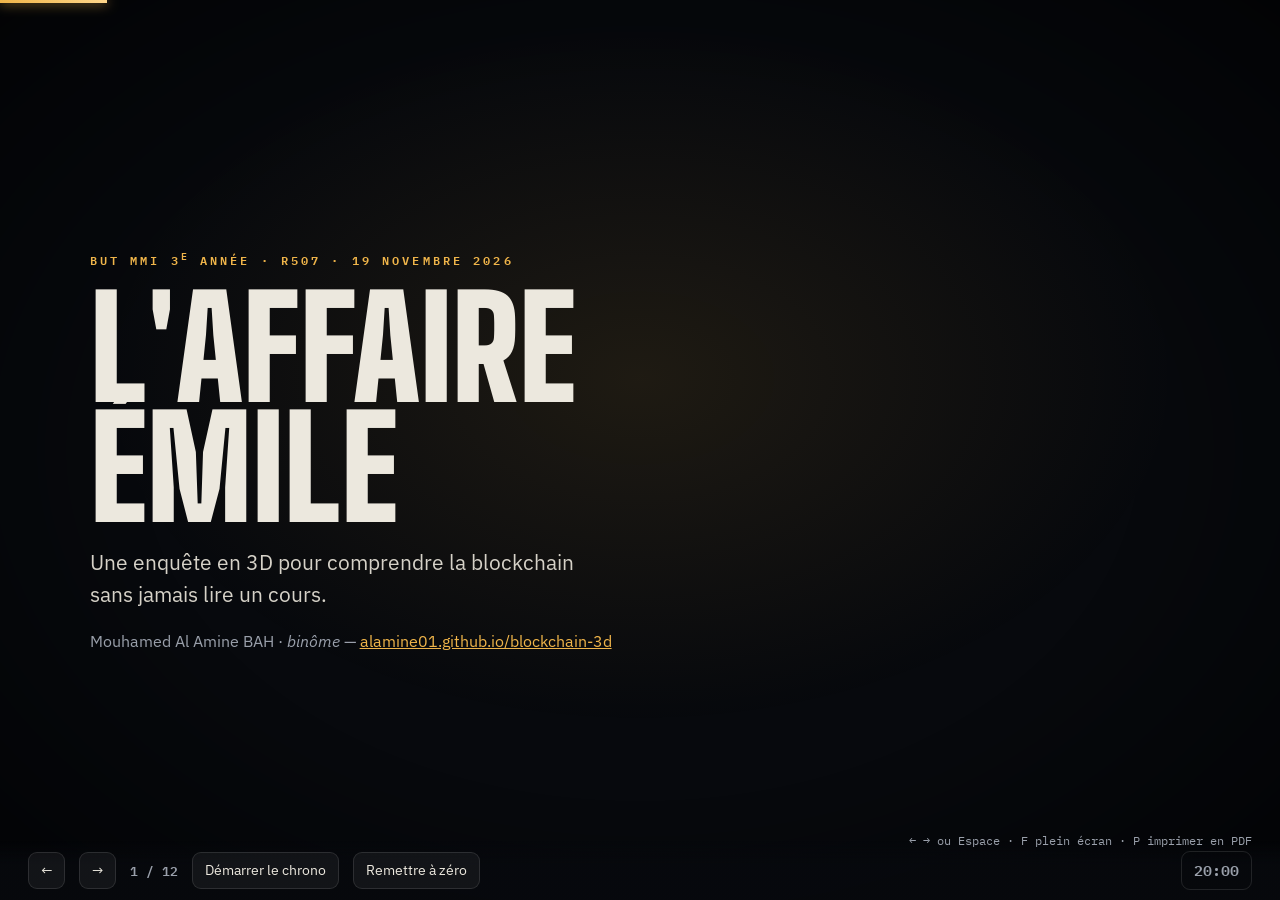
==== docs/soutenance/index.html @ ebfa5de6 "Support de soutenance, plan minuté et fiche de suivi S08 (#32 #25) Diaporama autonome dans docs/sout" ====
<!doctype html>
<html lang="fr">
<head>
<meta charset="utf-8">
<meta name="viewport" content="width=device-width, initial-scale=1">
<title>Soutenance — L'Affaire Émile</title>
<meta name="description" content="Support de soutenance du projet R507 : L'Affaire Émile, enquête 3D pour comprendre la blockchain.">
<link rel="preconnect" href="https://fonts.googleapis.com">
<link rel="preconnect" href="https://fonts.gstatic.com" crossorigin>
<link rel="stylesheet" href="https://fonts.googleapis.com/css2?family=Big+Shoulders+Display:wght@600;800;900&family=IBM+Plex+Mono:wght@400;600&family=IBM+Plex+Sans:wght@400;500;600;700&display=swap">
<style>
:root{
  --bg:#07090d; --panel:rgba(13,17,24,.78); --raised:rgba(255,255,255,.05); --line:rgba(255,255,255,.11);
  --ink:#ece8de; --muted:#9aa0ab; --accent:#f0b54a; --accent-ink:#1a1206; --ok:#4fd18f; --bad:#ff5a4f;
  --display:"Big Shoulders Display","Arial Narrow",sans-serif; --body:"IBM Plex Sans",system-ui,sans-serif; --mono:"IBM Plex Mono",ui-monospace,monospace;
  color-scheme:dark;
}
*{box-sizing:border-box}
html,body{height:100%;margin:0}
body{background:var(--bg);color:var(--ink);font:16px/1.55 var(--body);overflow:hidden}
body::before{content:"";position:fixed;inset:0;pointer-events:none;z-index:0;
  background:radial-gradient(60% 55% at 50% 42%,rgba(240,181,74,.10),transparent 70%),radial-gradient(ellipse at 50% 50%,transparent 55%,rgba(0,0,0,.6) 100%)}

/* ---------- diapositives ---------- */
.deck{position:fixed;inset:0;z-index:1}
section{position:absolute;inset:0;display:none;flex-direction:column;justify-content:center;
  padding:clamp(28px,5vw,80px) clamp(24px,7vw,120px);gap:18px}
section.on{display:flex;animation:in .5s ease both}
@keyframes in{from{opacity:0;transform:translateY(14px)}to{opacity:1;transform:none}}
.kicker{margin:0;font:600 12px var(--mono);letter-spacing:.26em;text-transform:uppercase;color:var(--accent)}
h1{margin:0;font:900 clamp(56px,11vw,150px)/.85 var(--display);text-transform:uppercase}
h2{margin:0;font:900 clamp(34px,5.4vw,70px)/.95 var(--display);text-transform:uppercase;text-wrap:balance}
p{margin:0;max-width:62ch}
.lede{font-size:clamp(17px,1.7vw,21px);color:#d6d2c8}
.muted{color:var(--muted)}
strong{color:var(--accent);font-weight:600}
ul{margin:0;padding-left:22px;display:grid;gap:10px;max-width:70ch}
li::marker{color:var(--accent)}
.big{font-size:clamp(18px,1.9vw,23px)}

.cols{display:grid;grid-template-columns:repeat(auto-fit,minmax(230px,1fr));gap:14px}
.card{padding:16px 18px;border:1px solid var(--line);border-radius:14px;background:var(--panel);display:grid;gap:6px;align-content:start}
.card h3{margin:0;font:800 21px var(--display);text-transform:uppercase;color:var(--accent)}
.card p{font-size:15px;color:#d6d2c8}
.card .no{font-size:13px;color:var(--muted);border-top:1px solid var(--line);padding-top:6px;margin-top:2px}

table{border-collapse:collapse;width:100%;font-size:clamp(13px,1.35vw,16px)}
th,td{text-align:left;padding:7px 10px;border-bottom:1px solid var(--line);vertical-align:top}
thead th{color:var(--accent);font:600 12px var(--mono);letter-spacing:.08em;text-transform:uppercase}
tbody th{font-weight:600;color:var(--ink);width:30%}

.stat{display:flex;gap:clamp(18px,4vw,56px);flex-wrap:wrap}
.stat div{display:grid;gap:2px}
.stat b{font:900 clamp(38px,5vw,64px)/1 var(--display);color:var(--accent)}
.stat span{font-size:13px;color:var(--muted);text-transform:uppercase;letter-spacing:.08em}

.demo-cue{border:2px dashed rgba(240,181,74,.55);border-radius:18px;padding:clamp(20px,3vw,34px);background:rgba(240,181,74,.06);display:grid;gap:12px;max-width:none}
.demo-cue h2{color:var(--accent)}
.steps{list-style:none;padding:0;margin:0;display:grid;gap:8px;max-width:none}
.steps li{display:grid;grid-template-columns:30px 1fr;gap:12px;align-items:baseline;font-size:clamp(14px,1.5vw,17px)}
.steps b{font:800 20px var(--display);color:var(--accent)}

.pill{display:inline-block;padding:3px 10px;border-radius:999px;border:1px solid var(--line);background:var(--raised);font:600 12px var(--mono);color:var(--muted)}
.ok{color:var(--ok)} .bad{color:var(--bad)}
a{color:var(--accent)}

/* ---------- barre de contrôle ---------- */
.bar{position:fixed;left:0;right:0;bottom:0;z-index:3;display:flex;align-items:center;gap:14px;
  padding:10px clamp(16px,3vw,28px);background:linear-gradient(transparent,rgba(7,9,13,.9) 40%)}
.bar button{cursor:pointer;font:inherit;font-size:14px;padding:7px 12px;border-radius:9px;border:1px solid var(--line);background:var(--raised);color:var(--ink)}
.bar button:hover{border-color:rgba(240,181,74,.6);background:rgba(240,181,74,.1)}
.bar button:focus-visible{outline:2px solid var(--accent);outline-offset:2px}
#num{font:600 13px var(--mono);color:var(--muted)}
#clock{font:600 15px var(--mono);color:var(--muted);margin-left:auto;padding:6px 12px;border-radius:9px;border:1px solid var(--line)}
#clock.run{color:var(--ok);border-color:rgba(79,209,143,.45)}
#clock.over{color:var(--bad);border-color:rgba(255,90,79,.5)}
#track{position:fixed;left:0;top:0;height:3px;z-index:4;background:linear-gradient(90deg,var(--accent),#ffd68a);box-shadow:0 0 12px var(--accent);transition:width .35s ease}
.hint{position:fixed;right:clamp(16px,3vw,28px);bottom:52px;z-index:3;font:12px var(--mono);color:var(--muted)}
@media (max-width:620px){.hint{display:none}.bar button:nth-child(n+4){display:none}}
@media (prefers-reduced-motion:reduce){*{animation:none!important;transition:none!important}}
@media print{.bar,.hint,#track{display:none}section{display:flex!important;position:static;page-break-after:always;min-height:100vh}}
</style>
</head>
<body>
<div id="track"></div>
<div class="deck" id="deck">

<section>
  <p class="kicker">BUT MMI 3<sup>e</sup> année · R507 · 19 novembre 2026</p>
  <h1>L'Affaire<br>Émile</h1>
  <p class="lede">Une enquête en 3D pour comprendre la blockchain<br>sans jamais lire un cours.</p>
  <p class="muted">Mouhamed Al Amine BAH · <em>binôme</em> — <a href="https://alamine01.github.io/blockchain-3d/">alamine01.github.io/blockchain-3d</a></p>
</section>

<section>
  <p class="kicker">Le problème à résoudre</p>
  <h2>Expliquer la blockchain<br>à quelqu'un qui s'en moque</h2>
  <ul class="big">
    <li>Le sujet impose <strong>7 notions abstraites</strong> : hash, chaînage, immutabilité, réseau, minage, consensus, cycle de vie d'une transaction.</li>
    <li>Le public visé n'a <strong>pas suivi le cours</strong> et ne reçoit <strong>aucune explication orale</strong>.</li>
    <li>Risque principal : un site qui <em>montre</em> des cubes… et que l'on referme sans avoir rien compris.</li>
  </ul>
  <p class="lede">Notre pari : il ne suffit pas de montrer. Il faut donner une <strong>raison</strong> de comprendre.</p>
</section>

<section>
  <p class="kicker">Notre parti pris</p>
  <h2>Transformer chaque notion<br>en indice d'enquête</h2>
  <p class="lede">Émile est mort. Ses 4 petits-enfants ont chacun une copie de son registre. Léa affirme avoir reçu <strong>50 000 jetons</strong> juste avant le décès — et sa copie semble le prouver.</p>
  <div class="cols">
    <div class="card"><h3>Pourquoi une enquête</h3><p>Le problème des héritiers — <em>à qui faire confiance sans autorité ?</em> — est exactement le problème que la blockchain résout.</p></div>
    <div class="card"><h3>L'utilisateur agit</h3><p>Il ne lit pas : il ouvre, modifie, compare, mine, accuse. Une <strong>mission</strong> par chapitre l'oblige à manipuler la notion.</p></div>
    <div class="card"><h3>Alternatives écartées</h3><p class="no">« Alice paie Bob » : clair mais passif, et vu dans tous les tutoriels. Métaphore du village : jolie, mais l'utilisateur reste spectateur.</p></div>
  </div>
</section>

<section>
  <p class="kicker">Architecture narrative</p>
  <h2>9 chapitres, 7 notions</h2>
  <table>
    <thead><tr><th>Chapitre</th><th>Notion du sujet</th><th>Ce que l'utilisateur fait</th></tr></thead>
    <tbody>
      <tr><th>1 · La pièce à conviction</th><td>1 Structure d'un bloc</td><td>Ouvre un bloc, lit ses 4 champs</td></tr>
      <tr><th>2 · Le labo des empreintes</th><td>2 Chaînage</td><td>Change une lettre, voit l'empreinte exploser</td></tr>
      <tr><th>3 · La scène du crime</th><td>3 Immutabilité</td><td>Scanne la copie de Léa, trouve la rupture</td></tr>
      <tr><th>4 · Les témoins</th><td>4 Réseau</td><td>Compare les 4 copies, diffuse une opération</td></tr>
      <tr><th>5 · L'alibi de Léa</th><td>5 Minage</td><td>Mine lui-même, lance la course Léa / réseau</td></tr>
      <tr><th>6 · Le procès</th><td>6 Consensus</td><td>Bascule PoW ↔ PoS, voit la caution confisquée</td></tr>
      <tr><th>7 · La reconstitution</th><td>7 Transaction + attaque</td><td>Rejoue le paiement, puis la double dépense</td></tr>
      <tr><th>8 · Le verdict</th><td>Synthèse</td><td>Accuse — et reçoit le récapitulatif des 7 notions</td></tr>
    </tbody>
  </table>
</section>

<section>
  <div class="demo-cue">
    <p class="kicker">🎬 Démonstration · 7 minutes</p>
    <h2>Passage à l'écran</h2>
    <ol class="steps">
      <li><b>1</b><span>Écran-titre → chapitre 1 : <strong>ouvrir le bloc 7</strong> (données, empreinte, empreinte du parent, nonce).</span></li>
      <li><b>2</b><span>Chapitre 2 : changer <strong>un seul chiffre</strong> → 60 caractères sur 64 changent, le lien casse.</span></li>
      <li><b>3</b><span>Chapitre 3 : le <strong>scanner</strong> balaie la copie de Léa → effet domino rouge à partir du bloc 7.</span></li>
      <li><b>4</b><span>Chapitre 5 : <strong>miner en direct</strong> à 3 puis 4 zéros, puis la course Léa (1 machine) contre le réseau (3 machines).</span></li>
      <li><b>5</b><span>Chapitre 6 : <strong>PoS</strong> → la caution de Léa fond de 25 à 5 jetons.</span></li>
      <li><b>6</b><span>Chapitre 8 : <strong>accuser Léa</strong> → tampon « Affaire classée » et mur des preuves.</span></li>
    </ol>
    <p class="muted">Plan B si le réseau tombe : copie locale du dépôt + captures dans <span class="pill">docs/</span></p>
  </div>
</section>

<section>
  <p class="kicker">Argumentation · 1/2</p>
  <h2>Quatre choix que nous défendons</h2>
  <div class="cols">
    <div class="card"><h3>Vrai SHA-256</h3><p>Les empreintes affichées sont celles de Bitcoin, vérifiables avec n'importe quel outil en ligne.</p><p class="no">Écarté : un hash « jouet » plus rapide — mais indéfendable en soutenance.</p></div>
    <div class="card"><h3>Difficulté 3 zéros</h3><p>≈ 1 seconde de minage : assez long pour <em>voir</em> l'effort, assez court pour ne pas bloquer un poste de TP. Réglable de 1 à 4 pour faire sentir le ×16.</p><p class="no">Écarté : difficulté fixe — on ne ressent plus le coût.</p></div>
    <div class="card"><h3>Scanner bloc par bloc</h3><p>La chaîne se colore <strong>au passage du faisceau</strong> : on voit le moment exact et l'enchaînement du domino.</p><p class="no">Écarté : tout colorer d'un coup — on rate la logique.</p></div>
    <div class="card"><h3>Mur des preuves</h3><p>Chaque notion comprise épingle une preuve reliée à Léa par un fil rouge : la progression <em>raconte</em> quelque chose.</p><p class="no">Écarté : une barre de progression — n'explique rien.</p></div>
  </div>
</section>

<section>
  <p class="kicker">Argumentation · 2/2</p>
  <h2>Ce que nous assumons<br>de ne pas modéliser</h2>
  <ul class="big">
    <li><strong>Une transaction par bloc</strong> au lieu de centaines — lisibilité d'abord.</li>
    <li><strong>4 nœuds</strong> au lieu de milliers : la majorité est montrée par comparaison de copies ; la vraie règle (la chaîne au plus grand travail cumulé) est expliquée au chapitre 5.</li>
    <li><strong>Course et tirages simulés</strong> (vitesses fixées) — en revanche le minage du bloc 10 est un vrai calcul.</li>
    <li><strong>Signature numérique</strong> nommée et expliquée, mais pas modélisée : les paires de clés sortent du périmètre.</li>
    <li><strong>PoS simplifié</strong> en un tirage pondéré ; Ethereum utilise des comités de validateurs.</li>
  </ul>
  <p class="lede">Dire ce qu'on ne fait pas est une partie du travail de médiation.</p>
</section>

<section>
  <p class="kicker">Rendre le vocabulaire franchissable</p>
  <h2>Le novice ne décroche pas</h2>
  <div class="cols">
    <div class="card"><h3>Mots cliquables</h3><p>« empreinte », « nonce », « nœud » s'expliquent <strong>là où ils apparaissent</strong>, sans quitter l'histoire. Définitions issues du glossaire commun du sujet.</p></div>
    <div class="card"><h3>Missions</h3><p>Une consigne claire par chapitre, cochée automatiquement. Impossible de traverser une notion sans l'avoir manipulée.</p></div>
    <div class="card"><h3>« À retenir »</h3><p>Une phrase de synthèse par chapitre, reformulée en langage courant.</p></div>
    <div class="card"><h3>Récapitulatif final</h3><p>Le verdict relie chaque preuve à sa notion : l'utilisateur voit <strong>ce qu'il vient d'apprendre</strong>.</p></div>
  </div>
</section>

<section>
  <p class="kicker">Gestion de projet</p>
  <h2>GitHub, et ce qu'il raconte</h2>
  <div class="stat">
    <div><b>31</b><span>issues &amp; PR</span></div>
    <div><b>7</b><span>milestones</span></div>
    <div><b>17</b><span>commits liés aux issues</span></div>
    <div><b>5</b><span>colonnes imposées</span></div>
  </div>
  <ul>
    <li>Board aux colonnes exactes du sujet : <span class="pill">Backlog</span> <span class="pill">À faire</span> <span class="pill">En cours</span> <span class="pill">À vérifier</span> <span class="pill">Terminé</span>.</li>
    <li>Milestones calés sur le calendrier commun, du cadrage (9 oct.) à la soutenance (19 nov.).</li>
    <li><strong>Un retard assumé</strong> : deux semaines sans commit fin octobre. Les fiches S02-S05 ont été rédigées a posteriori — et <strong>signalées comme telles</strong> plutôt que maquillées.</li>
    <li>Usage de l'IA déclaré à chaque étape : outil, usage, et ce que nous avons vérifié nous-mêmes.</li>
  </ul>
</section>

<section>
  <p class="kicker">Validation</p>
  <h2>Tests et performance</h2>
  <table>
    <thead><tr><th>Exigence du sujet</th><th>Ce que nous avons fait</th><th>Résultat</th></tr></thead>
    <tbody>
      <tr><th>≥ 2 testeurs extérieurs</th><td>Protocole écrit : consigne unique, pensée à voix haute, questionnaire avant/après, grille par chapitre</td><td class="ok">à compléter en séance</td></tr>
      <tr><th>Observations → issues</th><td>Chaque blocage devient une issue liée à un commit</td><td class="ok">processus en place</td></tr>
      <tr><th>≥ 30 FPS sur poste de TP</th><td>Formes primitives, aucune texture lourde, compteur permanent, <strong>qualité adaptative</strong> (le halo se coupe sous 30 FPS)</td><td class="ok">à mesurer en salle</td></tr>
      <tr><th>Déploiement en ligne</th><td>GitHub Pages, fichiers versionnés contre le cache</td><td class="ok">en ligne</td></tr>
      <tr><th>Accessibilité</th><td>Couleurs doublées de texte, navigation clavier complète, <code>aria-live</code>, <code>prefers-reduced-motion</code>, mobile</td><td class="ok">intégré</td></tr>
    </tbody>
  </table>
</section>

<section>
  <p class="kicker">Bilan</p>
  <h2>Ce que nous referions<br>autrement</h2>
  <div class="cols">
    <div class="card"><h3 class="ok">Ce qui a marché</h3><p>Choisir le fil rouge <strong>avant</strong> de coder. Toute la scène en découle : on n'a jamais eu à se demander « à quoi sert cet écran ? ».</p></div>
    <div class="card"><h3 class="ok">Ce qui a marché</h3><p>Séparer le <strong>modèle</strong> (<code>chain.js</code>) de la <strong>mise en scène</strong> (<code>story.js</code>) : la logique blockchain est vérifiable indépendamment de la 3D.</p></div>
    <div class="card"><h3 class="bad">Ce qu'on referait</h3><p>Tenir les <strong>fiches hebdomadaires en temps réel</strong>. Les reconstituer après coup coûte plus cher que de les écrire chaque vendredi.</p></div>
    <div class="card"><h3 class="bad">Ce qu'on referait</h3><p>Tester <strong>dès le prototype</strong>, pas à la fin : les blocages de vocabulaire se repèrent plus tôt.</p></div>
  </div>
</section>

<section>
  <p class="kicker">Merci</p>
  <h1>Questions</h1>
  <p class="lede">« Une blockchain ne se modifie jamais : <strong>on la complète</strong>. »</p>
  <p class="muted"><a href="https://alamine01.github.io/blockchain-3d/">alamine01.github.io/blockchain-3d</a> · <a href="https://github.com/alamine01/blockchain-3d">github.com/alamine01/blockchain-3d</a></p>
</section>

</div>

<div class="bar">
  <button type="button" id="prev" aria-label="Diapositive précédente">←</button>
  <button type="button" id="next" aria-label="Diapositive suivante">→</button>
  <span id="num"></span>
  <button type="button" id="startClock">Démarrer le chrono</button>
  <button type="button" id="resetClock">Remettre à zéro</button>
  <span id="clock" role="timer" aria-live="off">20:00</span>
</div>
<p class="hint">← → ou Espace · F plein écran · P imprimer en PDF</p>

<script>
const slides = [...document.querySelectorAll('.deck section')];
const track = document.getElementById('track');
const num = document.getElementById('num');
let i = 0;
function show(n){
  i = Math.max(0, Math.min(slides.length - 1, n));
  slides.forEach((s, k) => s.classList.toggle('on', k === i));
  track.style.width = ((i + 1) / slides.length * 100) + '%';
  num.textContent = (i + 1) + ' / ' + slides.length;
  try { history.replaceState(null, '', '#' + (i + 1)); } catch (e) {}
}
document.getElementById('prev').onclick = () => show(i - 1);
document.getElementById('next').onclick = () => show(i + 1);
addEventListener('keydown', e => {
  if (e.target.tagName === 'BUTTON' && e.key === ' ') return;
  if (e.key === 'ArrowRight' || e.key === ' ' || e.key === 'PageDown') { e.preventDefault(); show(i + 1); }
  if (e.key === 'ArrowLeft' || e.key === 'PageUp') { e.preventDefault(); show(i - 1); }
  if (e.key === 'Home') show(0);
  if (e.key === 'End') show(slides.length - 1);
  if (e.key.toLowerCase() === 'f') document.documentElement.requestFullscreen?.().catch(() => {});
  if (e.key.toLowerCase() === 'p') print();
});
// Chrono de 20 minutes : vert pendant, rouge au-delà.
const clock = document.getElementById('clock');
const TOTAL = 20 * 60;
let left = TOTAL, timer = null;
function paint(){
  const over = left < 0, v = Math.abs(left);
  clock.textContent = (over ? '+' : '') + String(Math.floor(v / 60)).padStart(2, '0') + ':' + String(v % 60).padStart(2, '0');
  clock.classList.toggle('over', over);
}
document.getElementById('startClock').onclick = (e) => {
  if (timer) { clearInterval(timer); timer = null; clock.classList.remove('run'); e.target.textContent = 'Reprendre'; return; }
  clock.classList.add('run'); e.target.textContent = 'Pause';
  timer = setInterval(() => { left--; paint(); }, 1000);
};
document.getElementById('resetClock').onclick = () => {
  clearInterval(timer); timer = null; left = TOTAL; clock.classList.remove('run'); paint();
  document.getElementById('startClock').textContent = 'Démarrer le chrono';
};
paint();
show(parseInt(location.hash.slice(1), 10) - 1 || 0);
</script>
</body>
</html>
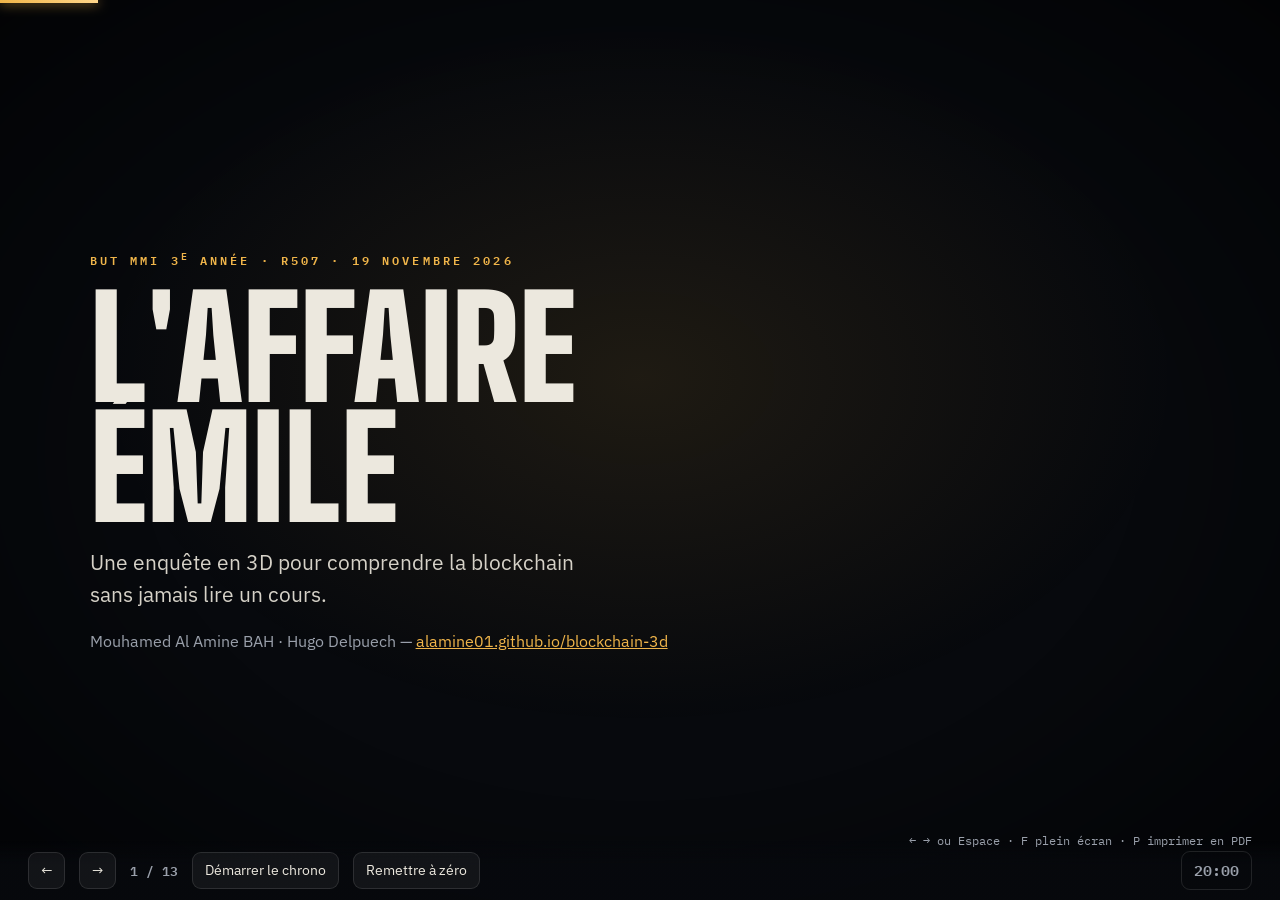
==== commit 6ea2d36f: "Soutenance : mettre le support à jour et y faire entrer les tests utilisateurs Le support avait deux" ====
--- a/docs/soutenance/index.html
+++ b/docs/soutenance/index.html
@@ -60,6 +60,20 @@
 .steps li{display:grid;grid-template-columns:30px 1fr;gap:12px;align-items:baseline;font-size:clamp(14px,1.5vw,17px)}
 .steps b{font:800 20px var(--display);color:var(--accent)}
 
+/* avant / après : maquettes du panneau, côte à côte */
+.ab{display:grid;grid-template-columns:1fr 1fr;gap:clamp(14px,2.4vw,30px);align-items:start}
+.ab h3{margin:0 0 9px;font:600 11px var(--mono);letter-spacing:.2em;text-transform:uppercase}
+.mock{border:1px solid var(--line);border-radius:14px;background:var(--panel);padding:13px 15px;display:grid;gap:8px;font-size:clamp(11px,1.05vw,13px);line-height:1.5}
+.mock .txt{color:#8d8880;margin:0;max-width:none}
+.mock .txt.vif{color:#d6d2c8}
+.mock .miss{border:1px solid var(--line);border-radius:9px;padding:8px 10px;display:grid;gap:4px}
+.mock .miss.hot{border-color:rgba(240,181,74,.5);border-left:3px solid var(--accent);background:rgba(240,181,74,.07)}
+.mock .miss em{font:600 9px var(--mono);letter-spacing:.18em;color:var(--muted);text-transform:uppercase;font-style:normal}
+.mock .miss.hot em{color:var(--accent)}
+.mock .fold{border:1px dashed var(--line);border-radius:9px;padding:7px 10px;color:var(--muted)}
+.mock .ret{border:1px solid rgba(79,209,143,.38);border-radius:9px;background:rgba(79,209,143,.08);padding:8px 10px;color:#bfe9d3}
+.mock .ret.off{border-style:dashed;border-color:var(--line);background:none;color:var(--muted)}
+@media (max-width:780px){.ab{grid-template-columns:1fr}}
 .pill{display:inline-block;padding:3px 10px;border-radius:999px;border:1px solid var(--line);background:var(--raised);font:600 12px var(--mono);color:var(--muted)}
 .ok{color:var(--ok)} .bad{color:var(--bad)}
 a{color:var(--accent)}
@@ -89,7 +103,7 @@
   <p class="kicker">BUT MMI 3<sup>e</sup> année · R507 · 19 novembre 2026</p>
   <h1>L'Affaire<br>Émile</h1>
   <p class="lede">Une enquête en 3D pour comprendre la blockchain<br>sans jamais lire un cours.</p>
-  <p class="muted">Mouhamed Al Amine BAH · <em>binôme</em> — <a href="https://alamine01.github.io/blockchain-3d/">alamine01.github.io/blockchain-3d</a></p>
+  <p class="muted">Mouhamed Al Amine BAH · Hugo Delpuech — <a href="https://alamine01.github.io/blockchain-3d/">alamine01.github.io/blockchain-3d</a></p>
 </section>
 
 <section>
@@ -187,16 +201,17 @@
   <p class="kicker">Gestion de projet</p>
   <h2>GitHub, et ce qu'il raconte</h2>
   <div class="stat">
-    <div><b>31</b><span>issues &amp; PR</span></div>
+    <div><b>51</b><span>issues &amp; PR</span></div>
     <div><b>7</b><span>milestones</span></div>
-    <div><b>17</b><span>commits liés aux issues</span></div>
+    <div><b>31</b><span>commits liés aux issues</span></div>
     <div><b>5</b><span>colonnes imposées</span></div>
   </div>
   <ul>
     <li>Board aux colonnes exactes du sujet : <span class="pill">Backlog</span> <span class="pill">À faire</span> <span class="pill">En cours</span> <span class="pill">À vérifier</span> <span class="pill">Terminé</span>.</li>
     <li>Milestones calés sur le calendrier commun, du cadrage (9 oct.) à la soutenance (19 nov.).</li>
     <li><strong>Un retard assumé</strong> : deux semaines sans commit fin octobre. Les fiches S02-S05 ont été rédigées a posteriori — et <strong>signalées comme telles</strong> plutôt que maquillées.</li>
-    <li>Usage de l'IA déclaré à chaque étape : outil, usage, et ce que nous avons vérifié nous-mêmes.</li>
+    <li><strong>L'IA a rédigé 30 des 37 commits</strong>, sous notre direction, et l'onglet <em>Contributors</em> le montre sans ambiguïté. Nous avons choisi de ne pas réécrire cet historique : il dit la vérité de la méthode.</li>
+    <li>Ce que nous avons fait nous-mêmes : le fil rouge narratif, les choix de modélisation, la relecture des textes, les tests utilisateurs — et la vérification de chaque notion blockchain contre les sources.</li>
   </ul>
 </section>
 
@@ -206,13 +221,40 @@
   <table>
     <thead><tr><th>Exigence du sujet</th><th>Ce que nous avons fait</th><th>Résultat</th></tr></thead>
     <tbody>
-      <tr><th>≥ 2 testeurs extérieurs</th><td>Protocole écrit : consigne unique, pensée à voix haute, questionnaire avant/après, grille par chapitre</td><td class="ok">à compléter en séance</td></tr>
-      <tr><th>Observations → issues</th><td>Chaque blocage devient une issue liée à un commit</td><td class="ok">processus en place</td></tr>
-      <tr><th>≥ 30 FPS sur poste de TP</th><td>Formes primitives, aucune texture lourde, compteur permanent, <strong>qualité adaptative</strong> (le halo se coupe sous 30 FPS)</td><td class="ok">à mesurer en salle</td></tr>
+      <tr><th>≥ 2 testeurs extérieurs</th><td>2 personnes hors formation, le 15 novembre, sans aucune explication orale</td><td class="ok">les deux ont terminé l'enquête et désigné la coupable</td></tr>
+      <tr><th>Observations → issues</th><td>Leurs remarques sont devenues les issues <strong>#48</strong> et <strong>#49</strong>, corrigées le jour même</td><td class="ok">boucle complète</td></tr>
+      <tr><th>≥ 30 FPS sur poste de TP</th><td>Formes primitives, aucune texture lourde, compteur permanent, <strong>qualité adaptative</strong> (le halo se coupe sous 30 FPS)</td><td class="bad">à mesurer en salle</td></tr>
       <tr><th>Déploiement en ligne</th><td>GitHub Pages, fichiers versionnés contre le cache</td><td class="ok">en ligne</td></tr>
       <tr><th>Accessibilité</th><td>Couleurs doublées de texte, navigation clavier complète, <code>aria-live</code>, <code>prefers-reduced-motion</code>, mobile</td><td class="ok">intégré</td></tr>
     </tbody>
   </table>
+</section>
+
+<section>
+  <p class="kicker">Ce que les tests ont changé · 15 novembre</p>
+  <h2>Le fond était juste.<br>La forme était illisible.</h2>
+  <p class="lede">Verdict unanime des deux testeurs : <em>« Pas d'erreur de texte, c'est bien expliqué — c'est la forme du texte qui dérange. »</em> Nous avons donc refait le panneau, pas le contenu.</p>
+  <div class="ab">
+    <div>
+      <h3 class="bad">Avant · ≈ 450 signes à l'arrivée</h3>
+      <div class="mock">
+        <p class="txt">Trois paragraphes de récit, affichés d'un bloc…</p>
+        <p class="txt">…avant même que l'utilisateur sache qu'il a quelque chose à faire.</p>
+        <div class="miss"><em>Votre mission</em><span>Trois consignes de même poids visuel</span></div>
+        <div class="ret">À retenir : la synthèse de la notion, donnée <strong>avant</strong> l'exercice</div>
+      </div>
+    </div>
+    <div>
+      <h3 class="ok">Après · 142 à 217 signes</h3>
+      <div class="mock">
+        <p class="txt vif">Une accroche de deux lignes, et rien d'autre.</p>
+        <div class="miss hot"><em>Votre mission</em><span>Une seule action mise en avant à la fois</span></div>
+        <div class="fold">▸ Le contexte de l'affaire <span class="muted">— replié</span></div>
+        <div class="ret off">À retenir — apparaît une fois la mission accomplie</div>
+      </div>
+    </div>
+  </div>
+  <p class="big">Et la cause réelle du « pas assez intuitif » : <strong>rien n'indiquait que la scène 3D était cliquable</strong>. Le curseur ne changeait qu'au survol — jamais au tactile. Chaque objet interactif porte désormais un repère, qui s'efface après le premier clic.</p>
 </section>
 
 <section>
@@ -229,7 +271,7 @@
 <section>
   <p class="kicker">Merci</p>
   <h1>Questions</h1>
-  <p class="lede">« Une blockchain ne se modifie jamais : <strong>on la complète</strong>. »</p>
+  <p class="lede">« Une blockchain ne se réécrit pas : <strong>on lui ajoute des blocs</strong>. »</p>
   <p class="muted"><a href="https://alamine01.github.io/blockchain-3d/">alamine01.github.io/blockchain-3d</a> · <a href="https://github.com/alamine01/blockchain-3d">github.com/alamine01/blockchain-3d</a></p>
 </section>
 
